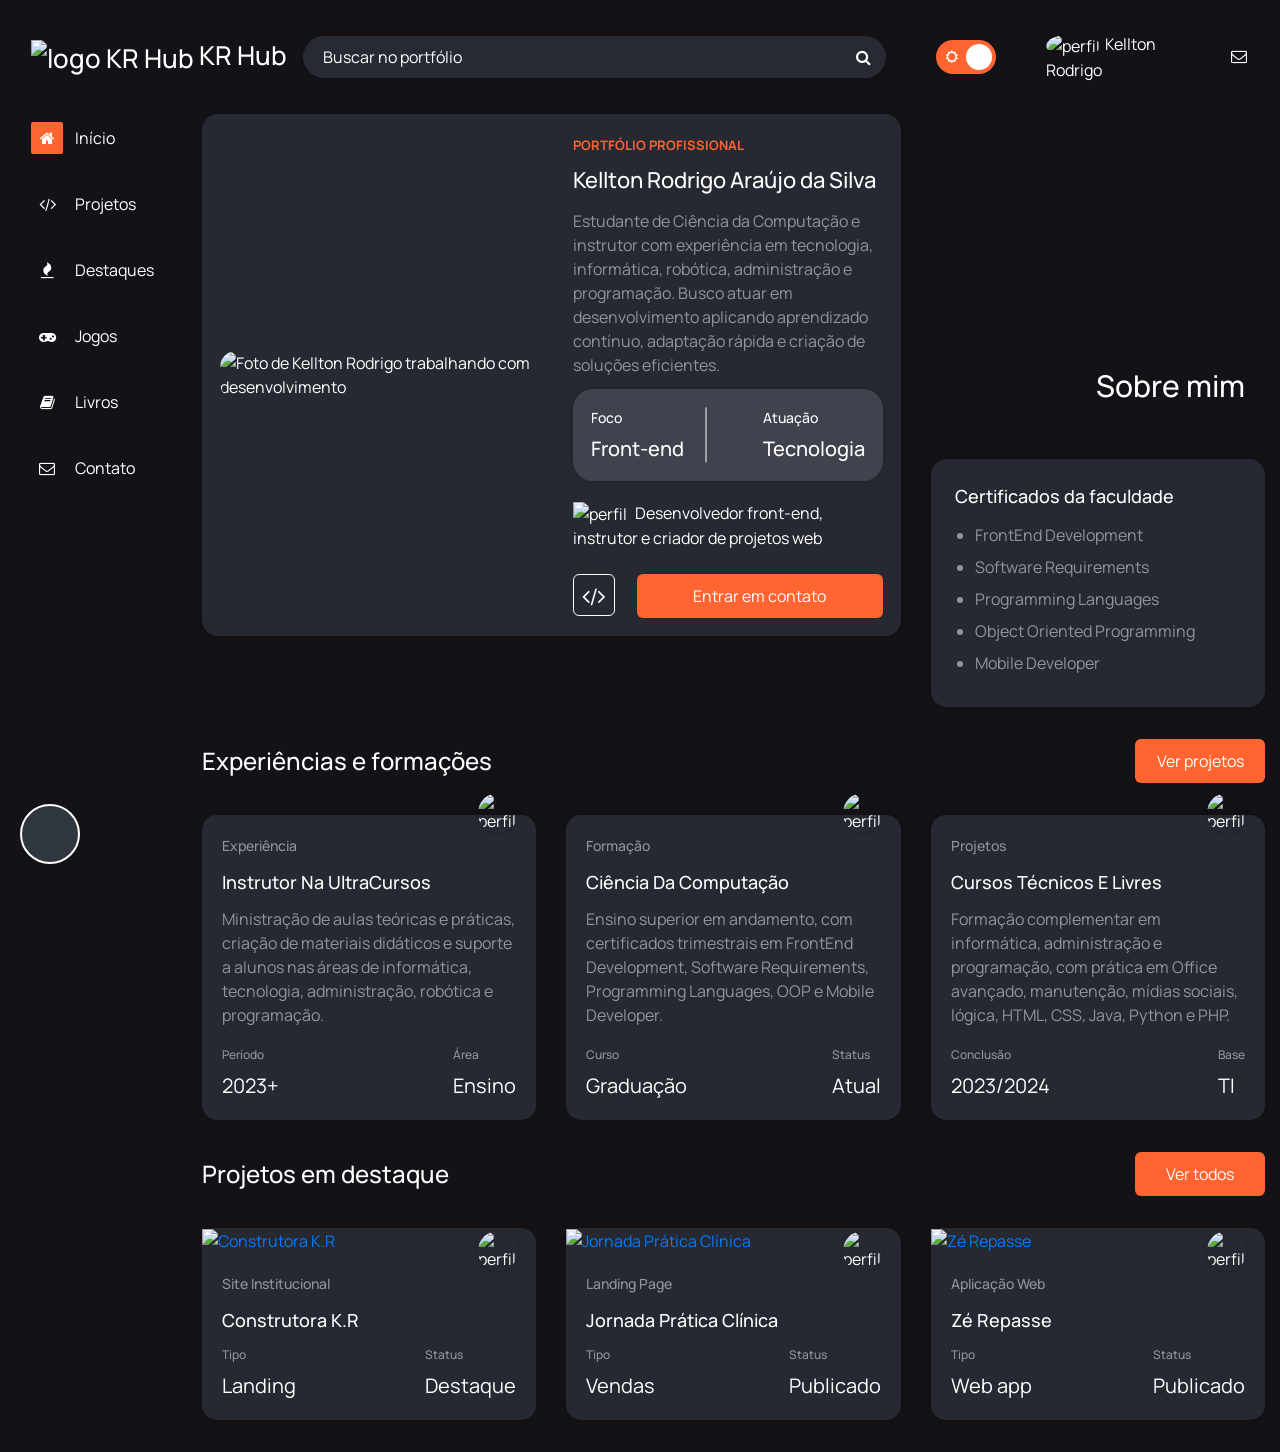
==== index.html @ a1656067 "Add files via upload" ====
<!DOCTYPE html>
<html lang="pt-BR">
<head>
    <meta charset="UTF-8">
    <meta name="viewport" content="width=device-width, initial-scale=1.0">
    <link rel="stylesheet" href="https://cdnjs.cloudflare.com/ajax/libs/font-awesome/4.0.1/css/font-awesome.min.css">
    <link rel="stylesheet" href="https://cdn.jsdelivr.net/npm/bootstrap@4.6.0/dist/css/bootstrap.min.css">
    <link rel="stylesheet" href="style.css">
    <script defer src="https://cdnjs.cloudflare.com/ajax/libs/jquery/3.6.0/jquery.min.js"></script>
    <script defer src="https://cdn.jsdelivr.net/npm/bootstrap@4.6.0/dist/js/bootstrap.min.js"></script>
    <script defer src="main.js"></script>
    <script type="module" src="https://unpkg.com/ionicons@7.1.0/dist/ionicons/ionicons.esm.js"></script>
    <script nomodule src="https://unpkg.com/ionicons@7.1.0/dist/ionicons/ionicons.js"></script>
    <title>Portfólio | KR Hub</title>
</head>
<body class="light-theme dark-theme">
    <header>
      <div class="container-fluid">
        <nav class="navbar navbar-expand-lg navbar-light">
          <div class="header-inner d-flex justify-content-between align-items-center">
            <a class="navbar-brand flex-shrink-0" href="index.html"><img src="https://yudiz.com/codepen/nft-store/logo-icon.svg" alt="logo KR Hub" class="img-fluid">
              KR Hub</a>
            <div class="header-content d-flex align-items-center justify-content-end">
              <form class="d-flex justify-content-end align-items-center">
                <div class="search-icon">
                  <i class="fa fa-search" aria-hidden="true"></i>
                  <input class="form-control" type="search" placeholder="Buscar no portfólio" aria-label="Buscar">
                </div>
                <label class="switch flex-shrink-0 mb-0">
                  <input id="checkbox" type="checkbox">
                  <span class="slider round"></span>
                </label>
              </form>
              <a href="index.html" class="profile"><img src="imagens/íconePerfil.png" alt="perfil">Kellton Rodrigo</a>
              <a href="Contato.html" class="notification" aria-label="Contato"><i class="fa fa-envelope-o" aria-hidden="true"></i></a>
            </div>
          </div>
          <button class="hamburger-icon" aria-label="Abrir menu">
            <span></span>
            <span></span>
            <span></span>
          </button>
        </nav>
      </div>
    </header>
    <div class="nft-store">
      <div class="container-fluid">
        <div class="nft-store-inner d-flex">
          <div class="menu-links">
            <ul>
              <li class="nav-item active"><a href="index.html" class="d-flex align-items-center nav-link"><i class="fa fa-home" aria-hidden="true"></i><span>Início</span></a></li>
              <li class="nav-item"><a href="Collections.html" class="d-flex align-items-center nav-link"><i class="fa fa-code" aria-hidden="true"></i><span>Projetos</span></a></li>
              <li class="nav-item"><a href="Tendencias.html" class="d-flex align-items-center nav-link"><i class="fa fa-fire" aria-hidden="true"></i><span>Destaques</span></a></li>
              <li class="nav-item"><a href="Jogos.html" class="d-flex align-items-center nav-link"><i class="fa fa-gamepad" aria-hidden="true"></i><span>Jogos</span></a></li>
              <li class="nav-item"><a href="Livros.html" class="d-flex align-items-center nav-link"><i class="fa fa-book" aria-hidden="true"></i><span>Livros</span></a></li>
              <li class="nav-item"><a href="Contato.html" class="d-flex align-items-center nav-link"><i class="fa fa-envelope-o" aria-hidden="true"></i><span>Contato</span></a></li>
            </ul>
          </div>
          <div class="nft-store-content">
            <div class="nft-up-content">
              <div class="row">
                <div class="col-md-8">
                  <div class="fire-bubble-art portfolio-intro d-flex justify-content-between align-items-center">
                    <figure class="portfolio-photo fire-width">
                      <img src="imagens/portfolio/foto-desenvolvimento.png" alt="Foto de Kellton Rodrigo trabalhando com desenvolvimento" class="img-fluid fire-image">
                    </figure>
                    <div class="fire-content fire-width">
                      <span class="portfolio-tag">Portfólio profissional</span>
                      <h3 class="mb-0">Kellton Rodrigo Araújo da Silva</h3>
                      <p class="portfolio-text">Estudante de Ciência da Computação e instrutor com experiência em tecnologia, informática, robótica, administração e programação. Busco atuar em desenvolvimento aplicando aprendizado contínuo, adaptação rápida e criação de soluções eficientes.</p>
                      <div class="fire-time d-flex justify-content-between">
                        <div class="current-bid">
                          <h4>Foco</h4>
                          <span>Front-end</span>
                        </div>
                        <div class="auction">
                          <h4>Atuação</h4>
                          <span>Tecnologia</span>
                        </div>
                        <span class="middle-line"></span>
                      </div>
                      <span class="fire-user"><img src="imagens/íconePerfil.png" alt="perfil"> Desenvolvedor front-end, instrutor e criador de projetos web</span>
                      <div class="d-flex fire-links">
                        <a href="Collections.html" class="heart flex-shrink-0" aria-label="Ver projetos"><i class="fa fa-code" aria-hidden="true"></i></a>
                        <a href="Contato.html" class="theme-btn">Entrar em contato</a>
                      </div>
                    </div>
                  </div>
                </div>
                <div class="col-md-4">
                  <figure class="paint-image" style="background: url('imagens/portfolio/foto-corporativa.png') no-repeat center center / cover;">
                    <h1>Sobre mim</h1>
                  </figure>
                  <div class="about-certificates">
                    <h3>Certificados da faculdade</h3>
                    <ul>
                      <li>FrontEnd Development</li>
                      <li>Software Requirements</li>
                      <li>Programming Languages</li>
                      <li>Object Oriented Programming</li>
                      <li>Mobile Developer</li>
                    </ul>
                  </div>
                </div>
              </div>
            </div>

            <div class="trending">
              <div class="trending-title">
                <div class="row justify-content-between align-items-center">
                  <div class="col-6"><h2>Experiências e formações</h2></div>
                  <div class="col-6 text-right"><a href="Collections.html" class="theme-btn"> Ver projetos </a></div>
                </div>
              </div>
              <div class="trending-grid">
                <div class="row">
                  <div class="col-md-4">
                    <div class="trending-content">
                      <div class="trending-desc portfolio-card">
                        <h4 class="user-title">Experiência</h4>
                        <h3 class="user-position">Instrutor na UltraCursos</h3>
                        <p>Ministração de aulas teóricas e práticas, criação de materiais didáticos e suporte a alunos nas áreas de informática, tecnologia, administração, robótica e programação.</p>
                        <div class="bid d-flex justify-content-between align-items-center">
                          <div><h5>Período</h5><span>2023+</span></div>
                          <div><h5>Área</h5><span>Ensino</span></div>
                        </div>
                        <img src="imagens/íconePerfil.png" alt="perfil" class="user-image">
                      </div>
                    </div>
                  </div>
                  <div class="col-md-4">
                    <div class="trending-content">
                      <div class="trending-desc portfolio-card">
                        <h4 class="user-title">Formação</h4>
                        <h3 class="user-position">Ciência da Computação</h3>
                        <p>Ensino superior em andamento, com certificados trimestrais em FrontEnd Development, Software Requirements, Programming Languages, OOP e Mobile Developer.</p>
                        <div class="bid d-flex justify-content-between align-items-center">
                          <div><h5>Curso</h5><span>Graduação</span></div>
                          <div><h5>Status</h5><span>Atual</span></div>
                        </div>
                        <img src="imagens/íconePerfil.png" alt="perfil" class="user-image">
                      </div>
                    </div>
                  </div>
                  <div class="col-md-4">
                    <div class="trending-content">
                      <div class="trending-desc portfolio-card">
                        <h4 class="user-title">Projetos</h4>
                        <h3 class="user-position">Cursos técnicos e livres</h3>
                        <p>Formação complementar em informática, administração e programação, com prática em Office avançado, manutenção, mídias sociais, lógica, HTML, CSS, Java, Python e PHP.</p>
                        <div class="bid d-flex justify-content-between align-items-center">
                          <div><h5>Conclusão</h5><span>2023/2024</span></div>
                          <div><h5>Base</h5><span>TI</span></div>
                        </div>
                        <img src="imagens/íconePerfil.png" alt="perfil" class="user-image">
                      </div>
                    </div>
                  </div>
                </div>
              </div>
            </div>

            <div class="trending">
              <div class="trending-title">
                <div class="row justify-content-between align-items-center">
                  <div class="col-6"><h2>Projetos em destaque</h2></div>
                  <div class="col-6 text-right"><a href="Tendencias.html" class="theme-btn"> Ver todos </a></div>
                </div>
              </div>
              <div class="trending-grid">
                <div class="row">
                  <div class="col-md-4">
                    <div class="trending-content">
                      <a href="Coleções/Construtora/construtora.html"><img src="imagens/construtora.png" alt="Construtora K.R" class="img-fluid"></a>
                      <div class="trending-desc">
                        <h4 class="user-title">Site institucional</h4>
                        <h3 class="user-position">Construtora K.R</h3>
                        <div class="bid d-flex justify-content-between align-items-center">
                          <div><h5>Tipo</h5><span>Landing</span></div>
                          <div><h5>Status</h5><span>Destaque</span></div>
                        </div>
                        <img src="imagens/íconePerfil.png" alt="perfil" class="user-image">
                      </div>
                    </div>
                  </div>
                  <div class="col-md-4">
                    <div class="trending-content">
                      <a href="https://agc-lead.github.io/Jornada-Pratica-Clinica/"><img src="imagens/jornada-pratica-clinica.jpeg" alt="Jornada Prática Clínica" class="img-fluid"></a>
                      <div class="trending-desc">
                        <h4 class="user-title">Landing page</h4>
                        <h3 class="user-position">Jornada Prática Clínica</h3>
                        <div class="bid d-flex justify-content-between align-items-center">
                          <div><h5>Tipo</h5><span>Vendas</span></div>
                          <div><h5>Status</h5><span>Publicado</span></div>
                        </div>
                        <img src="imagens/íconePerfil.png" alt="perfil" class="user-image">
                      </div>
                    </div>
                  </div>
                  <div class="col-md-4">
                    <div class="trending-content">
                      <a href="https://zerepasse.netlify.app/"><img src="imagens/ze-repasse.svg" alt="Zé Repasse" class="img-fluid"></a>
                      <div class="trending-desc">
                        <h4 class="user-title">Aplicação web</h4>
                        <h3 class="user-position">Zé Repasse</h3>
                        <div class="bid d-flex justify-content-between align-items-center">
                          <div><h5>Tipo</h5><span>Web app</span></div>
                          <div><h5>Status</h5><span>Publicado</span></div>
                        </div>
                        <img src="imagens/íconePerfil.png" alt="perfil" class="user-image">
                      </div>
                    </div>
                  </div>
                  <br><br>
                </div>
              </div>
            </div>
          </div>
        </div>
      </div>
    </div>

    <ul class="menu">
      <div class="toggleBtn"><ion-icon name="add-outline"></ion-icon></div>
      <li style="--i:0; --x:-150px; --y:0px; --clr: rgb(183, 255, 0);"><a href="index.html"><ion-icon name="person-outline"></ion-icon></a></li>
      <li style="--i:1; --x:150px; --y:0px; --clr: rgb(255, 174, 0);"><a href="Collections.html"><ion-icon name="code-slash-outline"></ion-icon></a></li>
      <li style="--i:2; --x:0px; --y:-150px; --clr: rgb(43, 255, 0);"><a href="Jogos.html"><ion-icon name="game-controller"></ion-icon></a></li>
      <li style="--i:3; --x:105px; --y:105px; --clr: rgb(255, 0, 43);"><a href="Tendencias.html"><ion-icon name="flame-outline"></ion-icon></a></li>
      <li style="--i:4; --x:-105px; --y:-105px; --clr: rgb(0, 255, 187);"><a href="Livros.html"><ion-icon name="book"></ion-icon></a></li>
      <li style="--i:5; --x:0px; --y:150px; --clr: rgb(0, 153, 255);"><a href="Contato.html"><ion-icon name="mail-unread-outline"></ion-icon></a></li>
      <li style="--i:6; --x:105px; --y:-105px; --clr: rgb(185, 100, 255);"><a href="Collections.html"><ion-icon name="laptop-outline"></ion-icon></a></li>
      <li style="--i:7; --x:-105px; --y:105px; --clr: rgb(255, 0, 200);"><a href="https://www.youtube.com/@Professor.KRodrigo"><ion-icon name="logo-youtube"></ion-icon></a></li>
    </ul>
</body>
</html>
---- style.css ----
/* author: Yudiz Solutions Limited
https://codepen.io/yudizsolutions/pen/dyVjJed */
@import url('https://fonts.googleapis.com/css2?family=Manrope:wght@200;300;400;500;600;700;800&display=swap');

.light-theme{
    --body-color: #fff;
    --white-color: #000;
    --theme-color: #FF6431;
    --black-color: #fff;
    --search-color: #eeeeee;
    --fire-bubble: #faf8f8;
    --light-grey: #f2f2f2;
    --deam-white: #000
}
.dark-theme{
    --body-color: #141217;
    --white-color: #fff;
    --theme-color: #FF6431;
    --black-color: #000;
    --search-color: #272933;
    --fire-bubble: rgba(59, 65, 79, 0.5);
    --light-grey: rgba(90, 94, 104, 0.5);
    --deam-white: rgba(255, 255, 255, 0.5); 
}

*{margin: 0px; padding: 0px; box-sizing: border-box;}
body{background-color: var(--body-color); color: var(--white-color); font-family: 'Manrope', sans-serif; font-size: 16px; line-height: 24px;}
h1{font-size: 32px; line-height: 40px; color: #fff;}
h2{font-size: 26px; line-height: 34px;}
h3{font-size: 24px; line-height: 32px;}
h4{font-size: 14px; line-height: 22px;}
h5{font-size: 12px; line-height: 20px;}
.theme-btn{background: var(--theme-color); text-decoration: none; color: #fff; border-radius: 6px; width: 100%; padding: 10px 0px; text-align: center; transition: all 0.5s; -webkit-transition: all 0.5s;}
.theme-btn:hover{color: var(--theme-color); background: var(--white-color); text-decoration: none;}
.menu-links.left{left: 0%;}
/*hamburger styling starts*/
.hamburger-icon{ margin-left: 20px; padding: 5px; background: transparent; flex-shrink: 0; width: 35px;border: transparent; display: none;}
.hamburger-icon span{transform-origin: right; -webkit-transform-origin: right; transition: all 0.5s; -webkit-transition: all 0.5s; display: block; width: 100%; background: var(--white-color); height: 2px;}
.hamburger-icon span:nth-child(2){margin: 5px 0px;}
.hamburger-icon.ham-style span:first-child {transform: rotate(-45deg) translateX(2.4px); -webkit-transform: rotate(-45deg) translateX(2.4px);}
.hamburger-icon.ham-style span:nth-child(2) {width: 8px; opacity: 0;}
.hamburger-icon.ham-style span:last-child {transform: rotate(45deg) translateX(2.8px); -webkit-transform: rotate(45deg) translateX(2.8px);}

/*header styling starts*/
.switch { position: relative; display: inline-block;width: 60px; height: 34px; margin-left: 50px;}
.switch input { opacity: 0;width: 0;height: 0;}
.switch {position: relative;}
.switch::before{content: '\f185'; font-size: 12px; line-height: 20px; position: absolute; top: 50%; left: 10px; color: #fff; transform: translateY(-50%); font-family: 'FontAwesome'; font-weight: 900; z-index: 1;}
.switch::after{content: '\f186'; position: absolute; font-size: 12px; line-height: 20px; top: 50%; right: 10px; color: #fff; transform: translateY(-50%);  font-family: 'FontAwesome'; font-weight: 900; z-index: 1;}
.slider { position: absolute;cursor: pointer;top: 0;left: 0;right: 0;bottom: 0;background-color: #FF6431;-webkit-transition: .4s;transition: .4s;}
.slider:before {position: absolute;content: "";height: 26px;width: 26px; right: 4px; bottom: 4px; background-color: #fff ;-webkit-transition: .4s;transition: .4s; z-index: 2;}
input:checked + .slider {background-color: var(--theme-color);}
input:focus + .slider {box-shadow: 0 0 1px var(--theme-color); -webkit-box-shadow: 0 0 1px var(--theme-color)}
input:checked + .slider:before {-webkit-transform: translateX(26px);-ms-transform: translateX(-26px);transform: translateX(-26px);}
/* Rounded sliders */
.slider.round { border-radius: 34px;}
.slider.round:before {border-radius: 50%;}
/*Rounded slider ends*/
.navbar{padding: 32px 16px;}
.header-inner{width: 100%;}
.navbar-light .navbar-brand{font-size: 26px; line-height: 36px; font-weight: 500; color: var(--white-color);}
.navbar-light .navbar-brand:hover{color: var(--white-color);}
.header-content{width: 100%;}
.header-content form{width: 85%;}
.header-content form input[type="search"]::-webkit-input-placeholder{color: var(--white-color);}
.header-content form input[type="search"]{ color: var(--white-color); height: 42px; padding: 10px 20px; border-radius: 50px; border: none;}
.search-icon{position: relative; width: 85%;}
.search-icon i{ position: absolute; top: 50%; right: 10px; width: 20px; height: 20px; line-height: 20px; color: var(--white-color);  transform: translateY(-50%);}
.light-theme .header-content form input[type="search"]{background: #fff;  box-shadow: 0px 0px 5px rgba(0, 0, 0, 0.2); -webkit-box-shadow: 0px 0px 5px rgba(0,0,0, 0.2)}
.dark-theme .header-content form input[type="search"]{background: #272933; }
.header-content a{display: inline-block;}
.header-content .profile{margin: 0px 20px 0px 50px; color: var(--white-color);}
.header-content .profile:hover{text-decoration: none;}
.header-content .profile img{margin-right: 5px; box-shadow: 0px 0px 5px rgba(0, 0, 0, 0.2); -webkit-box-shadow: 0px 0px 5px rgba(0,0,0, 0.2); border-radius: 50%;}
.header-content .notification{color: var(--white-color); line-height: 0px; width: 18px; height: 21px; line-height: 21px;}
/*header styling ends*/

/*menu-links tyling starts*/
.menu-links{transition: all 0.8s; -webkit-transition: all 0.5s;}
.menu-links ul{list-style: none; margin-bottom: 0px;}
.menu-links ul li{margin-bottom: 42px;}
.menu-links ul li:last-child{margin-bottom: 0px;}
.menu-links ul li a{color: var(--white-color); transition: all 0.5s; -webkit-transition: all 0.5s; width: fit-content;}
.menu-links ul li:not(.active) a:hover{color: var(--theme-color);}
.menu-links ul li  a i{width: 32px; height: 32px; line-height: 20px; margin-right: 12px;  padding: 6px 0px; text-align: center;}
.menu-links ul li.active a i{border-radius: 2px; background-color: var(--theme-color);  margin-right: 12px;}
.light-theme .menu-links ul li.active a i{color: #fff;}

/*nft-store-content styling starts*/
.nft-store-content{width: 100%; margin: 0px 0px 32px 32px;}
.fire-bubble-art{padding: 32px; background-color: var(--fire-bubble); border-radius: 16px;}
.light-theme .fire-bubble-art{box-shadow: 0px 0px 5px rgba(0, 0, 0, 0.2); -webkit-box-shadow: 0px 0px 5px rgba(0, 0, 0, 0.2);}
.fire-bubble-art .fire-image{border-radius: 16px;}
.fire-bubble-art .fire-width{width: calc(100% / 2);}
.fire-bubble-art .fire-content{padding-left: 32px;}
.light-theme .fire-content .fire-time{box-shadow: 0px 0px 5px rgba(0, 0, 0, 0.2); -webkit-box-shadow: 0px 0px 5px rgba(0, 0, 0, 0.2);}
.fire-content .fire-time{ position: relative; margin: 16px 0px 24px; background: var(--light-grey); padding: 32px; border-radius: 20px;}
.fire-content .fire-time .middle-line{position: absolute; height: 60%; left: 48%; top: 50%; transform: translate(-50%, -50%); background: var(--white-color); width: 1px;}
.fire-content .fire-time h4{margin-bottom: 6px;}
.fire-content .fire-time span{font-size: 22px; line-height: 30px; font-weight: 500;}
.fire-content .fire-user img{margin-right: 5px;}
.fire-content .fire-links{margin-top: 24px;}
.fire-content .fire-links .heart{width: 42px; height: 42px; margin-right: 22px; text-align: center; padding: 9px 0px; border-radius: 6px; transition: all 0.5s; font-size: 22px; -webkit-transition: all 0.5s; border: 1px solid var(--white-color); color: var(--white-color);} 
.fire-content .fire-links .heart:hover{background: var(--theme-color); border: 1px solid var(--theme-color); color: #fff;}
/*paint art styling starts*/
.paint-image{position: relative; margin-bottom: 0px; padding-top: 96%; border-radius: 16px;}
.paint-image h1{position: absolute; margin: 0px; right: 20px; bottom: 30px;}

/*trending styling starts*/
.trending-title{margin: 32px 0px;}
.trending-title h2{margin-bottom: 0px;}
.trending-title .theme-btn{width: 130px; display: inline-block;}
.light-theme .trending-content{border-radius: 15px; background: var(--fire-bubble); box-shadow: 0px 0px 5px rgba(0, 0, 0, 0.2); -webkit-box-shadow: 0px 0px 5px rgba(0, 0, 0, 0.2);}
.trending-content > img{border-top-left-radius: 15px; border-top-right-radius: 15px; width: 100%;}
.trending-desc{padding: 24px; position: relative;}
.trending-desc .user-image{position: absolute; right: 18px; top: -30px; width: 60px; border-radius: 50%; box-shadow: 0px 0px 5px rgba(0, 0, 0, 0.2); -webkit-box-shadow: 0px 0px 5px rgba(0, 0, 0, 0.2);}
.trending-desc .user-title{text-transform: capitalize; color: var(--deam-white); margin: 0px; }
.trending-desc .user-position{text-transform: capitalize; margin: 16px 0px; font-size: 18px; line-height: 26px;}
.trending-desc .bid h5{text-transform: capitalize; color: var(--deam-white);  margin-bottom: 7px;}
.trending-desc .bid span{font-size: 20px; line-height: 28px;}

@media(min-width: 1400px) and (max-width: 1599px){
    .header-content form{width: 78%;}
    .fire-bubble-art {padding: 22px;}
    .fire-content .fire-time{padding: 22px;}
    .fire-content .fire-time .middle-line {left: 45%;}
}

@media(min-width: 1200px) and (max-width: 1399px){
    /*global styling starts*/
    h1{font-size: 30px; line-height: 38px;}
    h2{font-size: 24px; line-height: 32px;}
    h3{font-size: 22px; line-height: 30px;}
    h4{font-size: 14px; line-height: 22px;}
    h5{font-size: 12px; line-height: 20px;}
    /*global styling ends*/
    .menu-links ul li {margin-bottom: 18px;}
    .header-content form{width: 75%;}
    .fire-bubble-art {padding: 18px;}
    .fire-bubble-art .fire-content{padding-left: 22px;}
    .fire-content .fire-time span{font-size: 20px; line-height: 28px;}
    .fire-content .fire-time{padding: 18px; margin: 12px 0px 20px;}
    .fire-content .fire-time .middle-line {left: 43%;}
    .trending-desc{padding: 20px;}
    .trending-desc .user-position{margin: 12px 0px;}
    .trending-desc .user-image{width: 40px; top: -22px;}
}

@media(min-width: 992px) and (max-width: 1199px){
    /*global styling starts*/
    h1{font-size: 26px; line-height: 34px;}
    h2{font-size: 20px; line-height: 28px;}
    h3{font-size: 18px; line-height: 26px;}
    h4{font-size: 12px; line-height: 20px;}
    h5{font-size: 12px; line-height: 20px;}
    body{font-size: 15px; line-height: 22px;}
    .theme-btn{font-size: 14px; line-height: 22px; padding: 6px 0px;}
    /*global styling ends*/
    /*navbar styling starts*/
    .navbar{padding: 16px;}
    .navbar-light .navbar-brand{font-size: 18px; line-height: 26px; margin: 0px;}
    .menu-links ul li {margin-bottom: 18px;}
    .menu-links ul li a{padding: 8px;}
    .menu-links ul li a i{margin-right: 10px;}
    .switch{width: 50px; height: 26px; margin-left: 20px;}
    .slider:before{width: 18px; height: 18px; right: 3px;}
    .header-content form{width: 75%;}
    .header-content .profile{margin: 0px 10px 0px 20px;}
    /*navbar styling ends*/
    /*fire up styling starts*/
    .nft-store-content{margin: 0px 0px 30px 22px;}
    .fire-bubble-art .fire-content{padding-left: 10px;}
    .fire-bubble-art{padding: 16px;}
    .fire-content .fire-time{padding: 14px 16px; margin: 10px 0px 15px;}
    .fire-content .fire-time h4{margin-bottom: 2px;}
    .fire-content .fire-time .middle-line {left: 43%;}
    .fire-content .fire-links{margin-top: 18px;}
    .paint-image h1{bottom: 22px;}
    .fire-content .fire-time span{font-size: 16px; line-height: 24px;}
    .fire-content .fire-user {font-size: 14px; line-height: 22px;}
    .fire-content .fire-user img{width: 30px;}
    .fire-content .fire-links .heart{width: 32px; height: 32px; font-size: 14px; padding: 4px 0px; margin-right: 14px;}
    /*trending styling starts*/
    .trending-title {margin: 22px 0px;}
    .trending-desc{padding: 12px;}
    .trending-desc .user-image{width: 35px; top: -20px; right: 14px;}
    .trending-desc .user-position{font-size: 16px; line-height: 24px; margin: 4px 0px 10px;}
    .trending-desc .bid h5{margin-bottom: 4px;}
    .trending-desc .bid span{font-size: 18px; line-height: 26px;}

}
@media(min-width: 768px) and (max-width: 991px){
    /*global styling starts*/
    h1{font-size: 22px; line-height: 28px;}
    h2{font-size: 16px; line-height: 24px;}
    h3{font-size: 14px; line-height: 22px;}
    h4{font-size: 12px; line-height: 20px;}
    h5{font-size: 12px; line-height: 20px;}
    body{font-size: 14px; line-height: 22px;}
    .theme-btn{font-size: 14px; line-height: 22px; padding: 6px 0px;}
    /*navbar styling starts*/
    .hamburger-icon{display: block;}
    .navbar{padding: 16px 0px; flex-wrap: nowrap; -webkit-flex-wrap: nowrap;}
    .navbar-light .navbar-brand{font-size: 18px; line-height: 26px; margin: 0px;}
    .light-theme .menu-links{box-shadow: 0px 0px 5px rgba(0, 0, 0, 0.2); -webkit-box-shadow: 0px 0px 5px rgba(0,0,0,0.2);}
    .menu-links ul li {margin-bottom: 18px;}
    .menu-links ul li a{padding: 8px;}
    .menu-links ul li a i{margin-right: 10px;}
    .menu-links{position: fixed; top: 0; left: -100%; height: 100%; background: var(--body-color); width: 30%; padding: 50px 0px 0px 20px; z-index: 10;}
    .switch{width: 50px; height: 26px; margin-left: 20px;}
    .switch::before{left: 8px;}
    .slider:before{width: 18px; height: 18px; right: 3px;}
    .header-content form{width: 55%;}
    .light-theme .header-content form input[type="search"]{height: 36px;}
    .header-content .profile{margin: 0px 10px 0px 20px;}
    /*navbar styling ends*/
    /*global styling ends*/
    .nft-store-content{margin: 0px 0px 25px 0px;}
    .fire-bubble-art .fire-content{padding-left: 10px;}
    .fire-bubble-art{padding: 16px;}
    .fire-content .fire-time{padding: 12px 14px; margin: 8px 0px 12px; border-radius: 10px;}
    .fire-content .fire-time h4{margin-bottom: 2px;}
    .fire-content .fire-time .middle-line {left: 43%;}
    .fire-content .fire-links{margin-top: 18px;}
    .paint-image h1{bottom: 22px;}
    .fire-content .fire-time span{font-size: 14px; line-height: 22px;}
    .fire-content .fire-user {font-size: 14px; line-height: 22px;}
    .fire-content .fire-user img{width: 30px;}
    .fire-content .fire-links .heart{width: 32px; height: 32px; font-size: 14px; padding: 4px 0px; margin-right: 14px;}
    /*trending styling starts*/
    .trending-title {margin: 22px 0px;}
    .trending-desc{padding: 12px;}
    .trending-desc .user-image{width: 35px; top: -20px; right: 14px;}
    .trending-desc .user-position{font-size: 15px; line-height: 24px; margin: 4px 0px 10px;}
    .trending-desc .bid h5{margin-bottom: 4px;}
    .trending-desc .bid span{font-size: 16px; line-height: 24px;}
}

@media(max-width: 767px){
    /*global styling starts*/
    h1{font-size: 22px; line-height: 28px;}
    h2{font-size: 16px; line-height: 24px;}
    h3{font-size: 14px; line-height: 22px;}
    h4{font-size: 12px; line-height: 20px;}
    h5{font-size: 12px; line-height: 20px;}
    body{font-size: 14px; line-height: 22px;}
    .theme-btn{font-size: 14px; line-height: 22px; padding: 6px 0px;}
    /*hamburger icon styling starts*/
    .hamburger-icon{margin-left: 10px;}
    /*navbar styling starts*/
    .navbar{padding: 16px 0px; flex-wrap: nowrap; -webkit-flex-wrap: nowrap;}
    .navbar-light .navbar-brand{font-size: 18px; line-height: 26px; margin: 0px;}
    .navbar-light .navbar-brand img{width: 50px;}
    .menu-links{position: fixed; top: 0; left: -100%; height: 100%; background: var(--body-color); width: 70%; padding: 50px 0px 0px 20px; z-index: 10;}
    .light-theme .menu-links{box-shadow: 0px 0px 5px rgba(0, 0, 0, 0.2); -webkit-box-shadow: 0px 0px 5px rgba(0,0,0,0.2);}
    .menu-links ul li {margin-bottom: 18px;}
    .menu-links ul li a{padding: 8px;}
    .menu-links ul li a i{margin-right: 10px;}
    .switch{width: 40px; height: 22px;}
    .switch::before{left: -2px;}
    .switch::after{right: 7px;}
    .slider{left: -7px;}
    .slider:before{width: 16px; height: 16px; right: 2px; bottom: 3px;}
    .header-content form{width: fit-content; margin-right: 10px;}
    .search-icon{display: none;}
    .header-content .profile{display: none;}
    .hamburger-icon{display: block;}
    /*navbar styling ends*/
    /*global styling ends*/
    .nft-store-content{margin: 0px 0px 25px 0px;}
    .fire-bubble-art .fire-content{padding-left: 0px; margin-top: 15px;}
    .fire-bubble-art{padding: 16px; flex-direction: column; -webkit-flex-direction: column;}
    .fire-bubble-art .fire-width{width: 100%;}
    .fire-content .fire-time{padding: 12px 14px; margin: 8px 0px 12px; border-radius: 10px;}
    .fire-content .fire-time h4{margin-bottom: 2px;}
    .fire-content .fire-time .middle-line {left: 45%;}
    .fire-content .fire-links{margin-top: 18px;}
    .paint-image{margin-top: 30px;}
    .paint-image h1{bottom: 22px;}
    .fire-content .fire-time span{font-size: 14px; line-height: 22px;}
    .fire-content .fire-user {font-size: 14px; line-height: 22px;}
    .fire-content .fire-user img{width: 30px;}
    .fire-content .fire-links .heart{width: 32px; height: 32px; font-size: 14px; padding: 4px 0px; margin-right: 14px;}
    /*trending styling starts*/
    .trending-title {margin: 25px 0px;}
    .trending-desc{padding: 12px;}
    .trending-content{margin-bottom: 25px;}
    .trending-grid .col-md-4:last-child .trending-content{margin-bottom: 0px;}
    .trending-desc .user-image{width: 35px; top: -20px; right: 14px;}
    .trending-desc .user-position{font-size: 15px; line-height: 24px; margin: 4px 0px 10px;}
    .trending-desc .bid h5{margin-bottom: 4px;}
    .trending-desc .bid span{font-size: 16px; line-height: 24px;}
}

            /*Menu Animado*/
.menu {
    position: fixed;
    bottom: 20px; /* Distância da borda inferior */
    left: 20px;   /* Distância da borda esquerda */
    width: 60px;
    height: 60px;
    display: flex;
    justify-content: center;
    align-items: center;
    transition: 0.5s;
}

        .menu.active {
            width: 400px;
            height: 400px;
        }
        .menu li {
            position: absolute;
            list-style-type: none;
            transform: translate(0, 0) scale(0);
            transition: 0.5s;
            opacity: 0;
            width: 60px;
            height: 60px;
        }
        .menu.active li {
            transform: translate(var(--x), var(--y)) scale(1);
            opacity: 1;
            transition-delay: calc(0.1s * var(--i));
        }
        .menu .toggleBtn {
            position: absolute;
            width: 60px;
            height: 60px;
            background: #2f363e;
            border: 2px solid #fff;
            border-radius: 50%;
            color: #fff;
            display: flex;
            justify-content: center;
            align-items: center;
            cursor: pointer;
            z-index: 1000;
            font-size: 2em;
            transition: 0.5s;
        }
        .menu .toggleBtn:hover {
            background: #4a5260;
        }
        .menu.active .toggleBtn {
            transform: rotate(315deg);
        }
        .menu li a {
            position: absolute;
            width: 60px;
            height: 60px;
            background: transparent;
            border: 2px solid var(--clr);
            display: flex;
            justify-content: center;
            align-items: center;
            color: #333;
            border-radius: 50%;
            font-size: 1.5em;
            transition: 0.5s;
            color: var(--clr);
            
        }
     
        .menu li a:hover {
            color: #fff;
            background: var(--clr);
            box-shadow: 0 0 10px var(--clr),
            0 0 30px var(--clr),
            0 0 50px var(--clr);
        }

/* portfolio content */
.portfolio-tag{
    display: inline-block;
    margin-bottom: 10px;
    color: var(--theme-color);
    font-size: 13px;
    line-height: 20px;
    font-weight: 700;
    text-transform: uppercase;
}

.portfolio-text,
.page-intro,
.portfolio-card p{
    color: var(--deam-white);
}

.portfolio-text{
    margin: 14px 0 0;
}

.portfolio-photo{
    margin: 0;
}

.portfolio-photo img{
    width: 100%;
    aspect-ratio: 1 / 1;
    object-fit: cover;
}

.portfolio-card{
    min-height: 260px;
}

.portfolio-card p{
    min-height: 72px;
    margin-bottom: 18px;
}

.about-certificates{
    margin-top: 24px;
    padding: 24px;
    background-color: var(--fire-bubble);
    border-radius: 16px;
}

.light-theme .about-certificates{
    box-shadow: 0px 0px 5px rgba(0, 0, 0, 0.2);
}

.about-certificates h3{
    margin-bottom: 14px;
    font-size: 18px;
    line-height: 26px;
}

.about-certificates ul{
    margin: 0;
    padding-left: 20px;
}

.about-certificates li{
    margin-bottom: 8px;
    color: var(--deam-white);
}

.search-empty-message{
    margin: -10px 0 24px;
    padding: 16px 18px;
    background-color: var(--fire-bubble);
    border-radius: 8px;
    color: var(--deam-white);
}

.page-intro{
    max-width: 820px;
    margin: -12px 0 28px;
}

.trending-grid .row{
    row-gap: 30px;
}

.trending-content{
    height: 100%;
}

.trending-content > a{
    display: block;
}

.trending-content > a > img,
.trending-content > img{
    aspect-ratio: 16 / 10;
    object-fit: cover;
}

.trending-desc .bid{
    gap: 12px;
}

.trending-desc .bid > div{
    min-width: 0;
}

.trending-desc .bid span{
    display: block;
    word-break: break-word;
}

@media(max-width: 767px){
    .portfolio-card{
        min-height: auto;
    }

    .portfolio-card p{
        min-height: auto;
    }

    .page-intro{
        margin-top: -6px;
    }

    .about-certificates{
        padding: 18px;
    }

    .menu{
        bottom: 12px;
        left: 12px;
        width: 48px;
        height: 48px;
        z-index: 20;
    }

    .menu.active{
        width: 245px;
        height: 245px;
    }

    .menu li{
        width: 44px;
        height: 44px;
    }

    .menu.active li{
        transform: translate(calc(var(--x) * 0.58), calc(var(--y) * 0.58)) scale(1);
    }

    .menu .toggleBtn,
    .menu li a{
        width: 46px;
        height: 46px;
        font-size: 1.2em;
    }

    .menu .toggleBtn{
        font-size: 1.6em;
    }
}
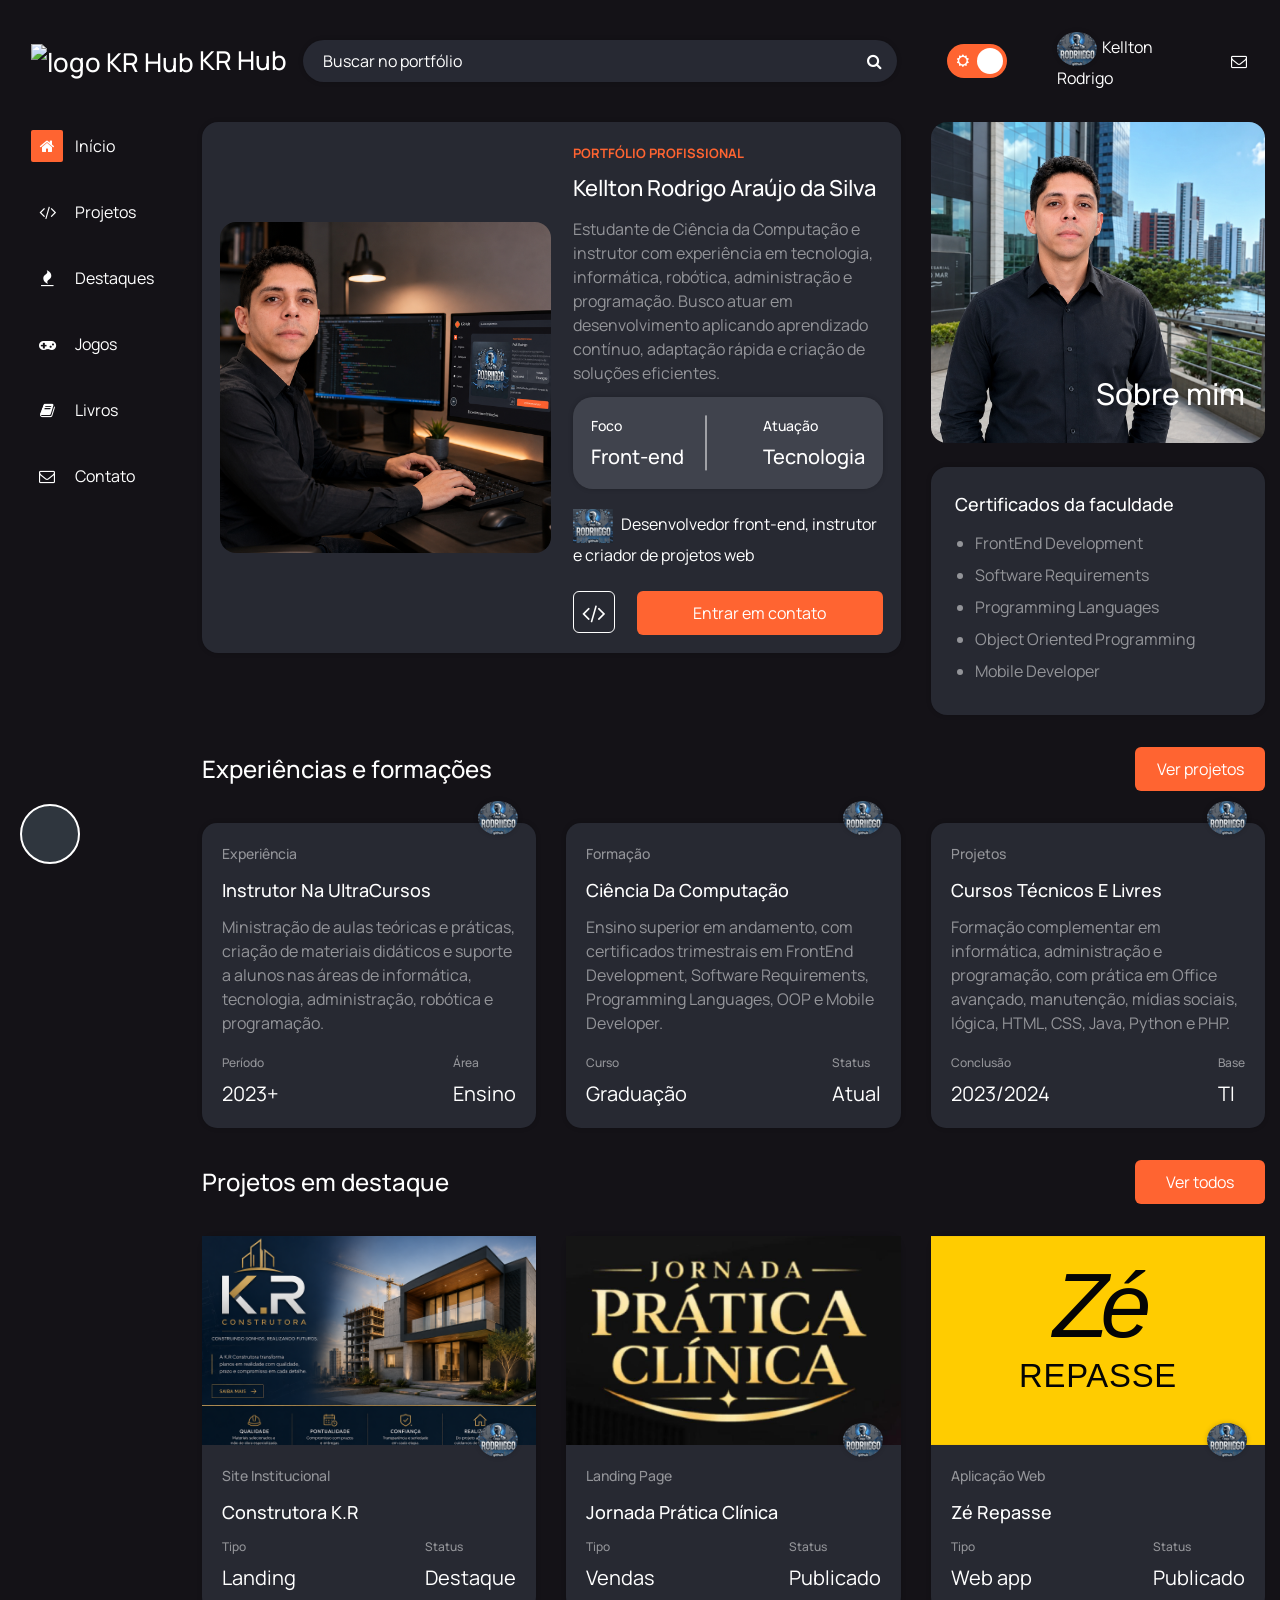
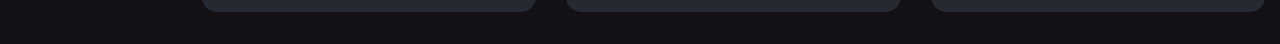
==== commit 4e151e54: "Add files via upload" ====
--- a/index.html
+++ b/index.html
@@ -171,7 +171,7 @@
                 <div class="row">
                   <div class="col-md-4">
                     <div class="trending-content">
-                      <a href="Coleções/Construtora/construtora.html"><img src="imagens/construtora.png" alt="Construtora K.R" class="img-fluid"></a>
+                      <a href="https://profkellton.github.io/Store/Cole%C3%A7%C3%B5es/Construtora/construtora.html"><img src="imagens/construtora.png" alt="Construtora K.R" class="img-fluid"></a>
                       <div class="trending-desc">
                         <h4 class="user-title">Site institucional</h4>
                         <h3 class="user-position">Construtora K.R</h3>
